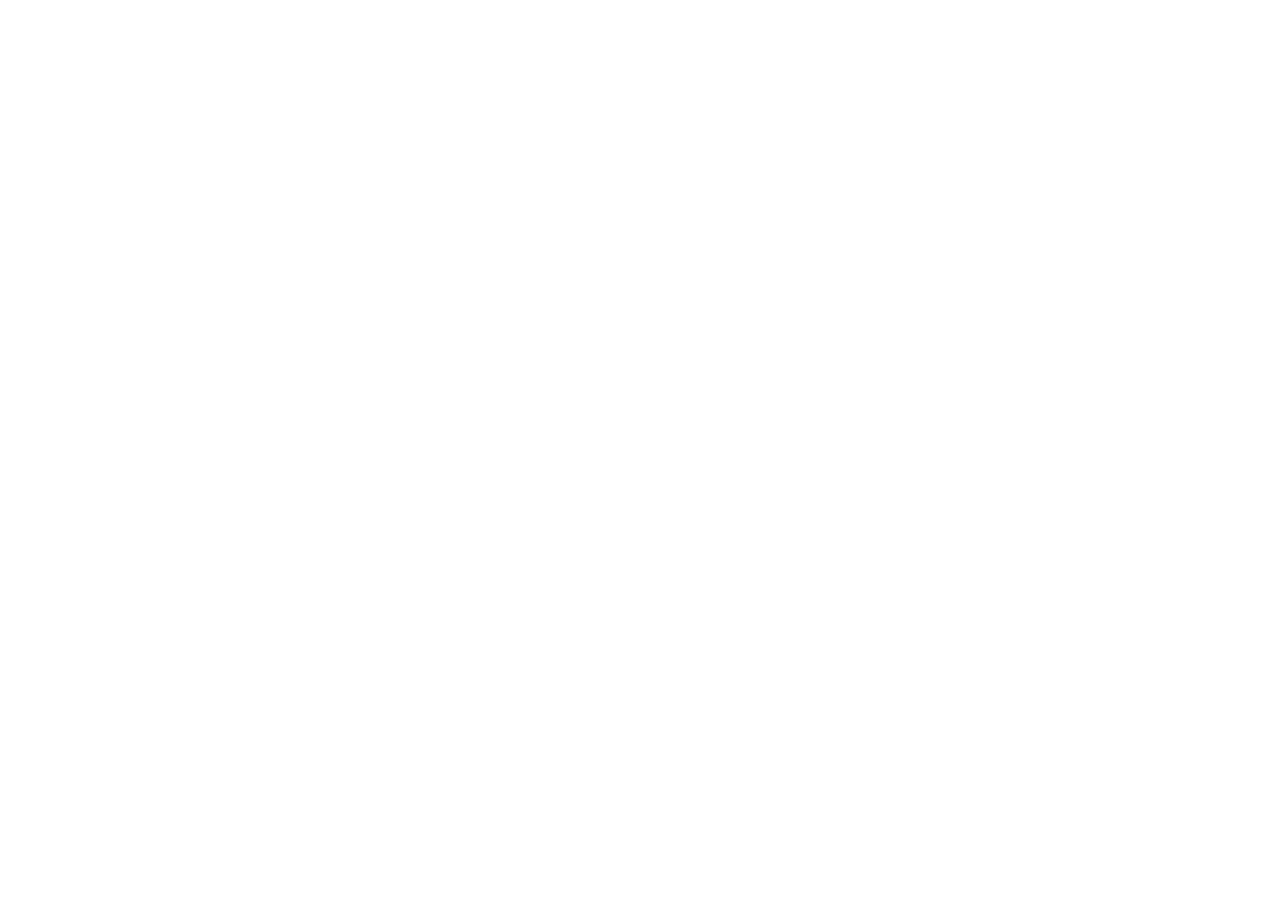
==== about.html @ 64163b22 "nav-footer.css qo'shildi" ====
<!DOCTYPE html>
<html lang="en">
  <head>
    <meta charset="UTF-8" />
    <meta http-equiv="X-UA-Compatible" content="IE=edge" />
    <meta name="viewport" content="width=device-width, initial-scale=1.0" />
    <title>about-page</title>
    <link rel="stylesheet" href="style/style.css" />
  </head>
  <body></body>
</html>
---- style/style.css ----
@import "common.css";
@import "nav-footer.css";
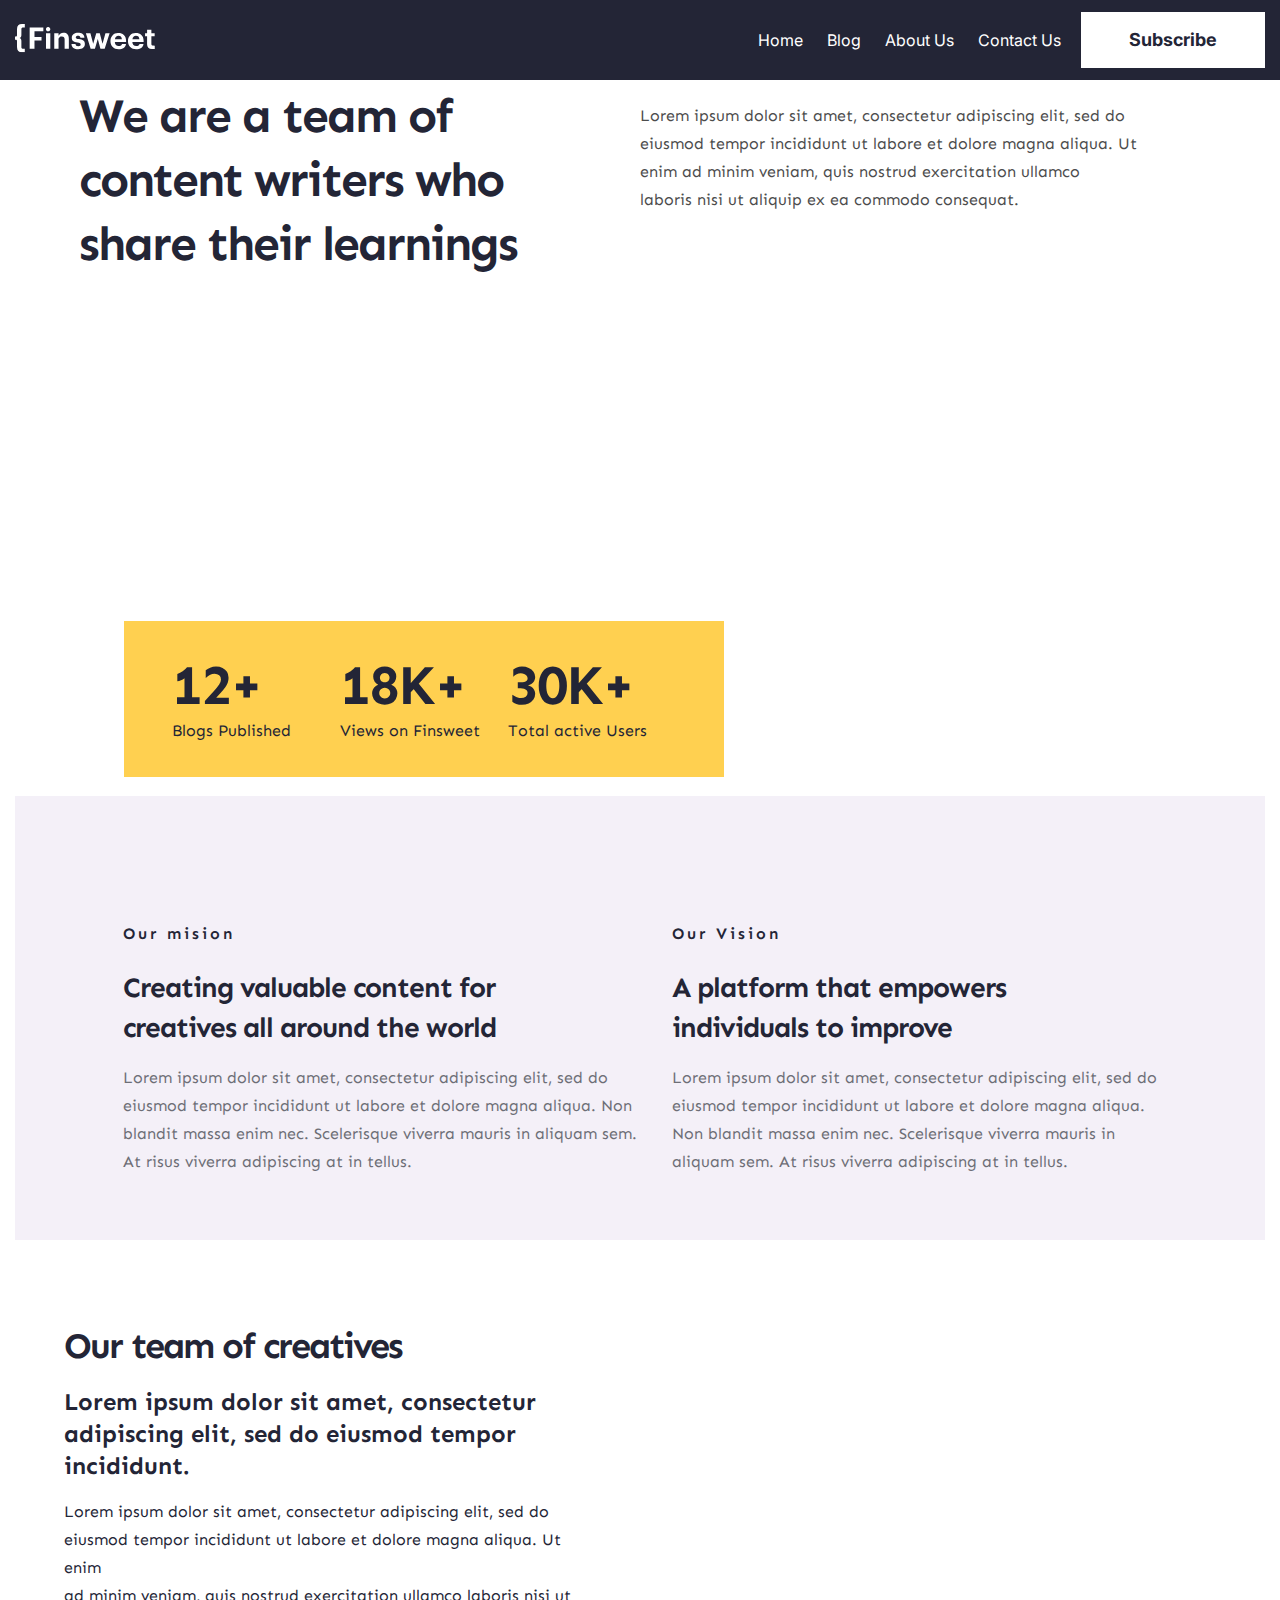
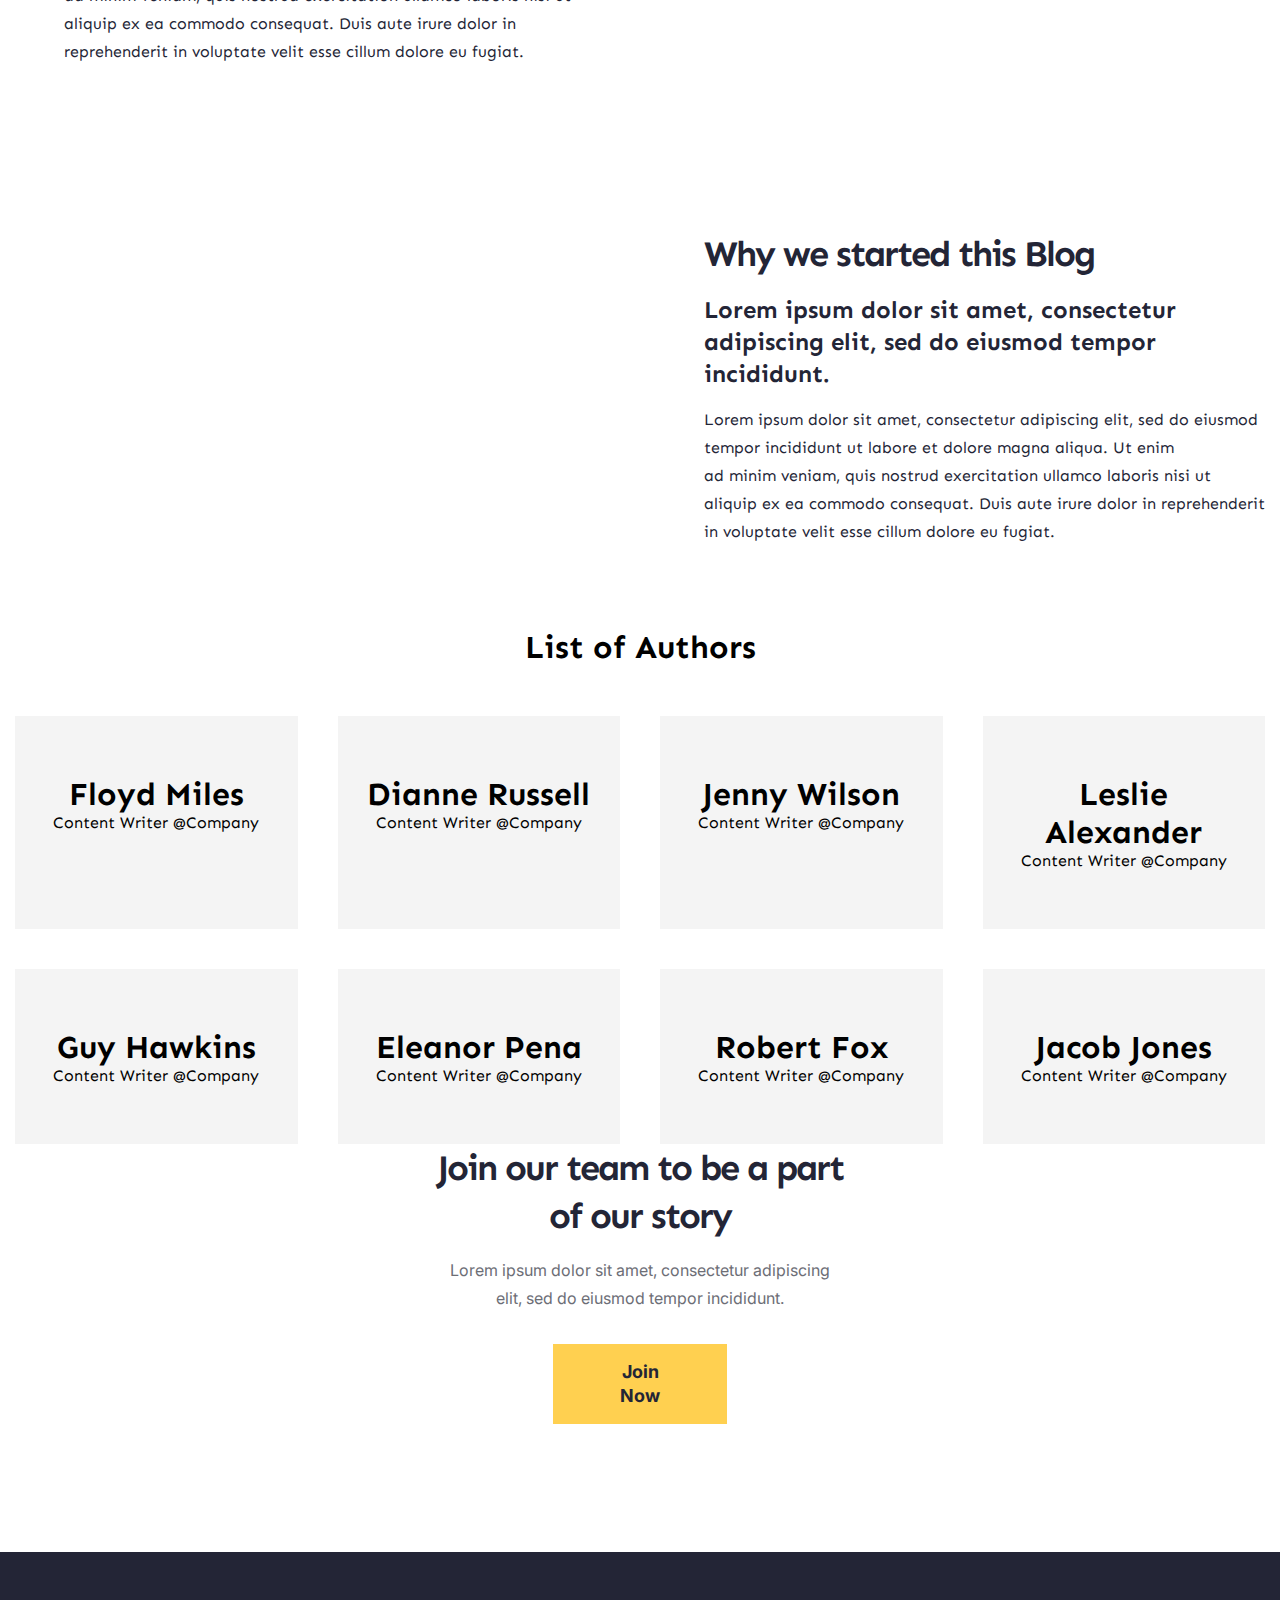
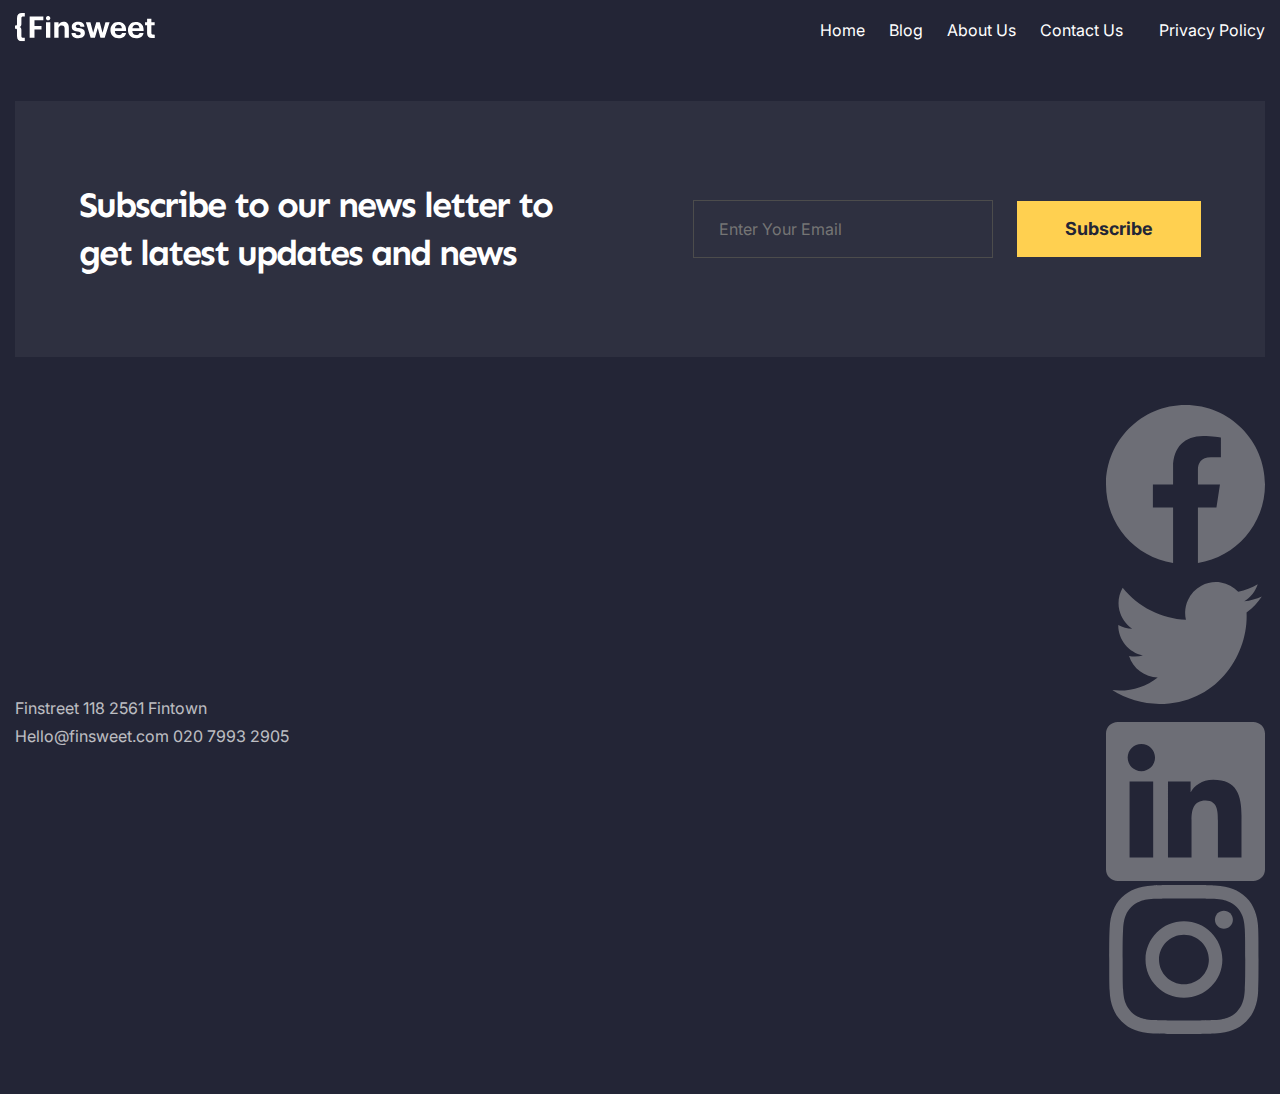
==== commit c47e2c78: "aboutus page change" ====
--- a/about.html
+++ b/about.html
@@ -4,8 +4,295 @@
     <meta charset="UTF-8" />
     <meta http-equiv="X-UA-Compatible" content="IE=edge" />
     <meta name="viewport" content="width=device-width, initial-scale=1.0" />
-    <title>about-page</title>
+    <title>Muhammadamin</title>
+    <link
+      href="https://assets.website-files.com/61819aaca0e7acc94c5a2d47/6364e7d3dc73e0c1cc6179d6_Finsweet-logo-256.webp"
+      rel="apple-touch-icon"
+    />
+    <link
+      href="https://assets.website-files.com/61819aaca0e7acc94c5a2d47/624607fc89346558929be22f_fs-favicon.png"
+      rel="shortcut icon"
+      type="image/x-icon"
+    />
     <link rel="stylesheet" href="style/style.css" />
+    <link rel="stylesheet" href="../style/aboutus.css" />
   </head>
-  <body></body>
+
+  <body>
+    <!-- <head>
+        <nav>
+
+        </nav>
+    </head> -->
+    <header>
+      <nav id="navbar">
+        <div class="container nav-container">
+          <div class="nav-logo-img">
+            <a href="#"><img src="images/nav-logo.svg" alt="" /></a>
+          </div>
+          <div class="nav-menus">
+            <ul>
+              <li><a class="nav-menus-link" href="#">Home</a></li>
+              <li><a class="nav-menus-link" href="blog.html">Blog</a></li>
+              <li><a class="nav-menus-link" href="about.html">About Us</a></li>
+              <li>
+                <a class="nav-menus-link" href="contact.html">Contact Us</a>
+              </li>
+            </ul>
+            <a class="nav-btn" href="#">Subscribe</a>
+          </div>
+          <button class="hamburger" onclick="openNavbar()">
+            <img src="images/hb-menu.svg" alt="" />
+          </button>
+        </div>
+        <div id="navbar-responsive">
+          <ul>
+            <li><a class="nav-link" href="#">Home</a></li>
+            <li><a class="nav-link" href="blog.html">Blog</a></li>
+            <li><a class="nav-link" href="about.html">About Us</a></li>
+            <li>
+              <a class="nav-link" href="contact.html">Contact Us</a>
+            </li>
+            <li><a href="#" class="nav-btn">Subscribe</a></li>
+          </ul>
+          <button id="close-navbar" onclick="closeNavbar()">
+            <img src="images/close-icon.svg" alt="" />
+          </button>
+        </div>
+      </nav>
+    </header>
+    <main>
+      <section id="beg">
+        <div id="begun" class="container">
+          <div class="begining">
+            <p>ABOUT US</p>
+            <h1>
+              We are a team of <br />
+              content writers who <br />
+              share their learnings
+            </h1>
+          </div>
+          <div class="end">
+            <p>
+              Lorem ipsum dolor sit amet, consectetur adipiscing elit, sed do
+              <br />
+              eiusmod tempor incididunt ut labore et dolore magna aliqua. Ut
+              <br />
+              enim ad minim veniam, quis nostrud exercitation ullamco <br />
+              laboris nisi ut aliquip ex ea commodo consequat.
+            </p>
+          </div>
+        </div>
+      </section>
+      <section id="numbers">
+        <div class="container">
+          <div class="num">
+            <div class="numi">
+              <div>
+                <p class="num-big">12+</p>
+                <p class="num-small">Blogs Published</p>
+              </div>
+              <div>
+                <p class="num-big">18K+</p>
+                <p class="num-small">Views on Finsweet</p>
+              </div>
+              <div>
+                <p class="num-big">30K+</p>
+                <p class="num-small">Total active Users</p>
+              </div>
+            </div>
+            <div>
+              <img src="../images/aboutus/Pattern.png" alt="" />
+            </div>
+          </div>
+        </div>
+      </section>
+      <section>
+        <div class="container mis">
+          <div id="mision">
+            <div class="mision">
+              <h4>Our mision</h4>
+              <h2>
+                Creating valuable content for <br />
+                creatives all around the world
+              </h2>
+
+              <p>
+                Lorem ipsum dolor sit amet, consectetur adipiscing elit, sed do
+                eiusmod tempor incididunt ut labore et dolore magna aliqua. Non
+                blandit massa enim nec. Scelerisque viverra mauris in aliquam
+                sem. At risus viverra adipiscing at in tellus.
+              </p>
+            </div>
+            <div class="mision">
+              <h4>Our Vision</h4>
+              <h2>
+                A platform that empowers <br />
+                individuals to improve
+              </h2>
+              <p>
+                Lorem ipsum dolor sit amet, consectetur adipiscing elit, sed do
+                eiusmod tempor incididunt ut labore et dolore magna aliqua. Non
+                blandit massa enim nec. Scelerisque viverra mauris in aliquam
+                sem. At risus viverra adipiscing at in tellus.
+              </p>
+            </div>
+          </div>
+        </div>
+      </section>
+      <section>
+        <div class="container hand">
+          <div class="right-1">
+            <h1>Our team of creatives</h1>
+            <h2>
+              Lorem ipsum dolor sit amet, consectetur <br />
+              adipiscing elit, sed do eiusmod tempor incididunt.
+            </h2>
+            <p>
+              Lorem ipsum dolor sit amet, consectetur adipiscing elit, sed do
+              eiusmod tempor incididunt ut labore et dolore magna aliqua. Ut
+              enim <br />
+              ad minim veniam, quis nostrud exercitation ullamco laboris nisi ut
+              <br />
+              aliquip ex ea commodo consequat. Duis aute irure dolor in
+              reprehenderit in voluptate velit esse cillum dolore eu fugiat.
+            </p>
+          </div>
+          <div class="left-1">
+            <img src="../images/aboutus/hands.svg" alt="" />
+          </div>
+        </div>
+      </section>
+      <section>
+        <div class="container hand-1">
+          <div class="left-1">
+            <img src="../images/aboutus/why.svg" alt="" />
+          </div>
+          <div class="right-1">
+            <h1>Why we started this Blog</h1>
+            <h2>
+              Lorem ipsum dolor sit amet, consectetur <br />
+              adipiscing elit, sed do eiusmod tempor incididunt.
+            </h2>
+            <p>
+              Lorem ipsum dolor sit amet, consectetur adipiscing elit, sed do
+              eiusmod tempor incididunt ut labore et dolore magna aliqua. Ut
+              enim <br />
+              ad minim veniam, quis nostrud exercitation ullamco laboris nisi ut
+              <br />
+              aliquip ex ea commodo consequat. Duis aute irure dolor in
+              reprehenderit in voluptate velit esse cillum dolore eu fugiat.
+            </p>
+          </div>
+        </div>
+      </section>
+      <section>
+        <h1 class="h1">List of Authors</h1>
+        <div class="grid container">
+          <div class="bcg">
+            <img src="../images/aboutus/ard/card-1.svg" alt="" />
+            <h1>Floyd Miles</h1>
+            <p>Content Writer @Company</p>
+            <img src="../images/aboutus/Social wrapper.svg" alt="" />
+          </div>
+          <div class="bcg">
+            <img src="../images/aboutus/ard/card-2.svg" alt="" />
+            <h1>Dianne Russell</h1>
+            <p>Content Writer @Company</p>
+            <img src="../images/aboutus/Social wrapper.svg" alt="" />
+          </div>
+          <div class="bcg">
+            <img src="../images/aboutus/ard/card-3.svg" alt="" />
+            <h1>Jenny Wilson</h1>
+            <p>Content Writer @Company</p>
+            <img src="../images/aboutus/Social wrapper.svg" alt="" />
+          </div>
+          <div class="bcg">
+            <img src="../images/aboutus/ard/card-4.svg" alt="" />
+            <h1>Leslie Alexander</h1>
+            <p>Content Writer @Company</p>
+            <img src="../images/aboutus/Social wrapper.svg" alt="" />
+          </div>
+          <div class="bcg">
+            <img src="../images/aboutus/ard/card-5.svg" alt="" />
+            <h1>Guy Hawkins</h1>
+            <p>Content Writer @Company</p>
+            <img src="../images/aboutus/Social wrapper.svg" alt="" />
+          </div>
+          <div class="bcg">
+            <img src="../images/aboutus/ard/card-6.svg" alt="" />
+            <h1>Eleanor Pena</h1>
+            <p>Content Writer @Company</p>
+            <img src="../images/aboutus/Social wrapper.svg" alt="" />
+          </div>
+          <div class="bcg">
+            <img src="../images/aboutus/ard/card-7.svg" alt="" />
+            <h1>Robert Fox</h1>
+            <p>Content Writer @Company</p>
+            <img src="../images/aboutus/Social wrapper.svg" alt="" />
+          </div>
+          <div class="bcg">
+            <img src="../images/aboutus/ard/card-8.svg" alt="" />
+            <h1>Jacob Jones</h1>
+            <p>Content Writer @Company</p>
+            <img src="../images/aboutus/Social wrapper.svg" alt="" />
+          </div>
+        </div>
+      </section>
+      <section id="join">
+        <div class="container join-container">
+          <h2>Join our team to be a part of our story</h2>
+          <p>
+            Lorem ipsum dolor sit amet, consectetur adipiscing elit, sed do
+            eiusmod tempor incididunt.
+          </p>
+          <a class="btns" href="">Join Now</a>
+        </div>
+      </section>
+    </main>
+    <footer>
+      <div class="container footer-container">
+        <div class="footer-navigation">
+          <div class="footer-logo-img">
+            <a href="#"><img src="images/nav-logo.svg" alt="" /></a>
+          </div>
+          <div class="footer-menus">
+            <ul>
+              <li><a class="nav-menus-link" href="index.html">Home</a></li>
+              <li><a class="nav-menus-link" href="blog.html">Blog</a></li>
+              <li><a class="nav-menus-link" href="about.html">About Us</a></li>
+              <li>
+                <a class="nav-menus-link" href="contact.html">Contact Us</a>
+              </li>
+              <li><a class="footer-menus-link" href="#">Privacy Policy</a></li>
+            </ul>
+          </div>
+        </div>
+        <div class="footer-subscribe">
+          <div class="subscribe-heading">
+            <h2>Subscribe to our news letter to get latest updates and news</h2>
+          </div>
+          <div class="subscribe-input">
+            <form>
+              <input placeholder="Enter Your Email  " type="text" />
+            </form>
+            <a class="btns" href="#">Subscribe</a>
+          </div>
+        </div>
+        <div class="footer-content">
+          <div class="footer-text">
+            <p>Finstreet 118 2561 Fintown</p>
+            <p>Hello@finsweet.com 020 7993 2905</p>
+          </div>
+          <div class="footer-icons">
+            <img src="images/icons/facebook-icon.svg" alt="" />
+            <img src="images/icons/twitter-icon.svg" alt="" />
+            <img src="images/icons/linkedin-icon.svg" alt="" />
+            <img src="images/icons/instagram-icon.svg" alt="" />
+          </div>
+        </div>
+      </div>
+    </footer>
+    <script src="js/main.js"></script>
+  </body>
 </html>
--- a/style/aboutus.css
+++ b/style/aboutus.css
@@ -0,0 +1,319 @@
+@import url("https://fonts.googleapis.com/css2?family=Sen&display=swap");
+
+/* umumiy codlar */
+
+* {
+  margin: 0;
+  padding: 0;
+  box-sizing: border-box;
+  font-family: "Sen", sans-serif;
+}
+
+.container {
+  max-width: 1280px;
+  margin: 0 auto;
+}
+
+img {
+  width: 100%;
+}
+
+/* begun sec-1  */
+
+.begining p {
+  font-weight: 500;
+  font-size: 16px;
+  line-height: 20px;
+  letter-spacing: 3px;
+  color: #232536;
+}
+
+.begining h1 {
+  font-weight: 700;
+  font-size: 48px;
+  line-height: 64px;
+  letter-spacing: -2px;
+  color: #232536;
+}
+
+.begining {
+  padding: 64px;
+}
+
+#begun {
+  display: grid;
+  grid-template-columns: repeat(2, 1fr);
+}
+
+.end p {
+  font-weight: 400;
+  font-size: 16px;
+  line-height: 28px;
+  color: #4c4c4c;
+  padding: 102px 0 142px;
+}
+
+/* numbers sec-2 */
+
+.num {
+  background-image: url(../images/aboutus/photo-of-woman-wearing-eyeglasses-3184405.png);
+  background-repeat: no-repeat;
+}
+
+.numi {
+  display: grid;
+  grid-template-columns: repeat(3, 1fr);
+  padding: 32px 48px;
+  background: #ffd050;
+  width: 600px;
+  justify-content: space-between;
+}
+
+.num-big {
+  font-weight: 700;
+  font-size: 56px;
+  line-height: 64px;
+  display: flex;
+  align-items: center;
+  letter-spacing: -2px;
+  color: #232536;
+}
+
+.num-small {
+  font-weight: 400;
+  font-size: 16px;
+  line-height: 28px;
+  color: #232536;
+}
+
+.num {
+  padding: 265px 300px 0 109px;
+}
+
+#mision {
+  width: 100%;
+  background: #f4f0f8;
+  display: grid;
+  grid-template-columns: repeat(2, 1fr);
+}
+
+.mision h4 {
+  font-weight: 600;
+  font-size: 16px;
+  line-height: 20px;
+  letter-spacing: 3px;
+  color: #232536;
+}
+
+.mision h2 {
+  padding: 24px 0px 16px;
+  font-weight: 700;
+  font-size: 28px;
+  line-height: 40px;
+  letter-spacing: -1px;
+  color: #232536;
+}
+
+.mision p {
+  font-weight: 400;
+  font-size: 16px;
+  line-height: 28px;
+  color: #6d6e76;
+}
+
+#mision div:last-child {
+  padding-left: 32px;
+}
+
+#mision {
+  padding: 128px 108px 64px;
+}
+
+.hand {
+  display: grid;
+  grid-template-columns: repeat(2, 1fr);
+  padding: 82px 137px 82px 0px;
+  justify-content: space-between;
+}
+
+.hand-1 {
+  display: grid;
+  grid-template-columns: repeat(2, 1fr);
+  padding: 82px 0px 82px 0px;
+  justify-content: space-between;
+}
+
+.right-1 h1 {
+  font-weight: 700;
+  font-size: 36px;
+  line-height: 48px;
+  letter-spacing: -2px;
+  color: #232536;
+}
+
+.right-1 h2 {
+  padding: 16px 0px;
+  font-weight: 700;
+  font-size: 24px;
+  line-height: 32px;
+  color: #232536;
+}
+
+.right-1 p {
+  font-weight: 400;
+  font-size: 16px;
+  line-height: 28px;
+  color: #232536;
+}
+
+.right-1 {
+  margin-left: 64px;
+}
+
+.grid {
+  display: grid;
+  grid-template-columns: repeat(4, 1fr);
+  grid-gap: 40px;
+  text-align: center;
+}
+
+.bcg {
+  background: #f4f4f4;
+  padding: 40px 28px;
+}
+
+.bcg:hover {
+  background: #fbf6ea;
+}
+
+/* .bcg {
+    background: #F4F4F4;
+    margin-right: 32px;
+    padding: 40px 28px;
+} */
+
+/* .bcg-1 {
+    background: #F4F4F4;
+    margin-top: 32px;
+    margin-right: 32px;
+    padding: 40px 28px;
+}
+
+.bcg-2 {
+    background: #F4F4F4;
+    padding: 40px 28px;
+}
+
+.bcg-3 {
+    background: #F4F4F4;
+    margin-top: 32px;
+    padding: 40px 28px;
+}
+
+.bcg-3,
+.bcg-2,
+.bcg-1,
+.bcg>* {
+
+    text-align: center;
+} */
+
+.h1 {
+  text-align: center;
+  margin-bottom: 50px;
+}
+
+/* JOIN */
+
+#join {
+  padding-bottom: 128px;
+}
+
+.join-container {
+  display: flex;
+  flex-direction: column;
+  align-items: center;
+  text-align: center;
+}
+
+.join-container h2 {
+  max-width: 414px;
+  font-family: "Sen";
+  font-style: normal;
+  font-weight: 700;
+  font-size: 36px;
+  line-height: 48px;
+  letter-spacing: -2px;
+  color: #232536;
+}
+
+.join-container p {
+  margin: 16px 0 32px;
+  max-width: 405px;
+  font-family: "Inter";
+  font-style: normal;
+  font-weight: 400;
+  font-size: 16px;
+  line-height: 28px;
+  color: #6d6e76;
+}
+
+.join-container a {
+  max-width: 174px;
+}
+
+@media (max-width: 950px) {
+  #begun {
+    display: grid;
+    grid-template-columns: repeat(1, 1fr);
+  }
+
+  #begun > * {
+    text-align: center;
+  }
+
+  .hand {
+    grid-template-columns: repeat(1, 1fr);
+  }
+
+  .hand-1 {
+    grid-template-columns: repeat(1, 1fr);
+  }
+
+  .grid {
+    display: grid;
+    grid-template-columns: repeat(2, 1fr);
+  }
+  .numi {
+    width: 100%;
+  }
+  .num-big {
+    width: 100%;
+  }
+  .num-small {
+    width: 100%;
+  }
+}
+
+@media (max-width: 850px) {
+  .numi {
+    grid-template-columns: repeat(1, 1fr);
+    height: 100%;
+    margin-top: -250px;
+    margin-left: -10px;
+    padding: 140px;
+  }
+  .numi {
+    width: 100%;
+  }
+  .num-big {
+    width: 100%;
+  }
+  .num-small {
+    width: 100%;
+  }
+  #mision {
+    grid-template-columns: auto;
+    text-align: center;
+  }
+}
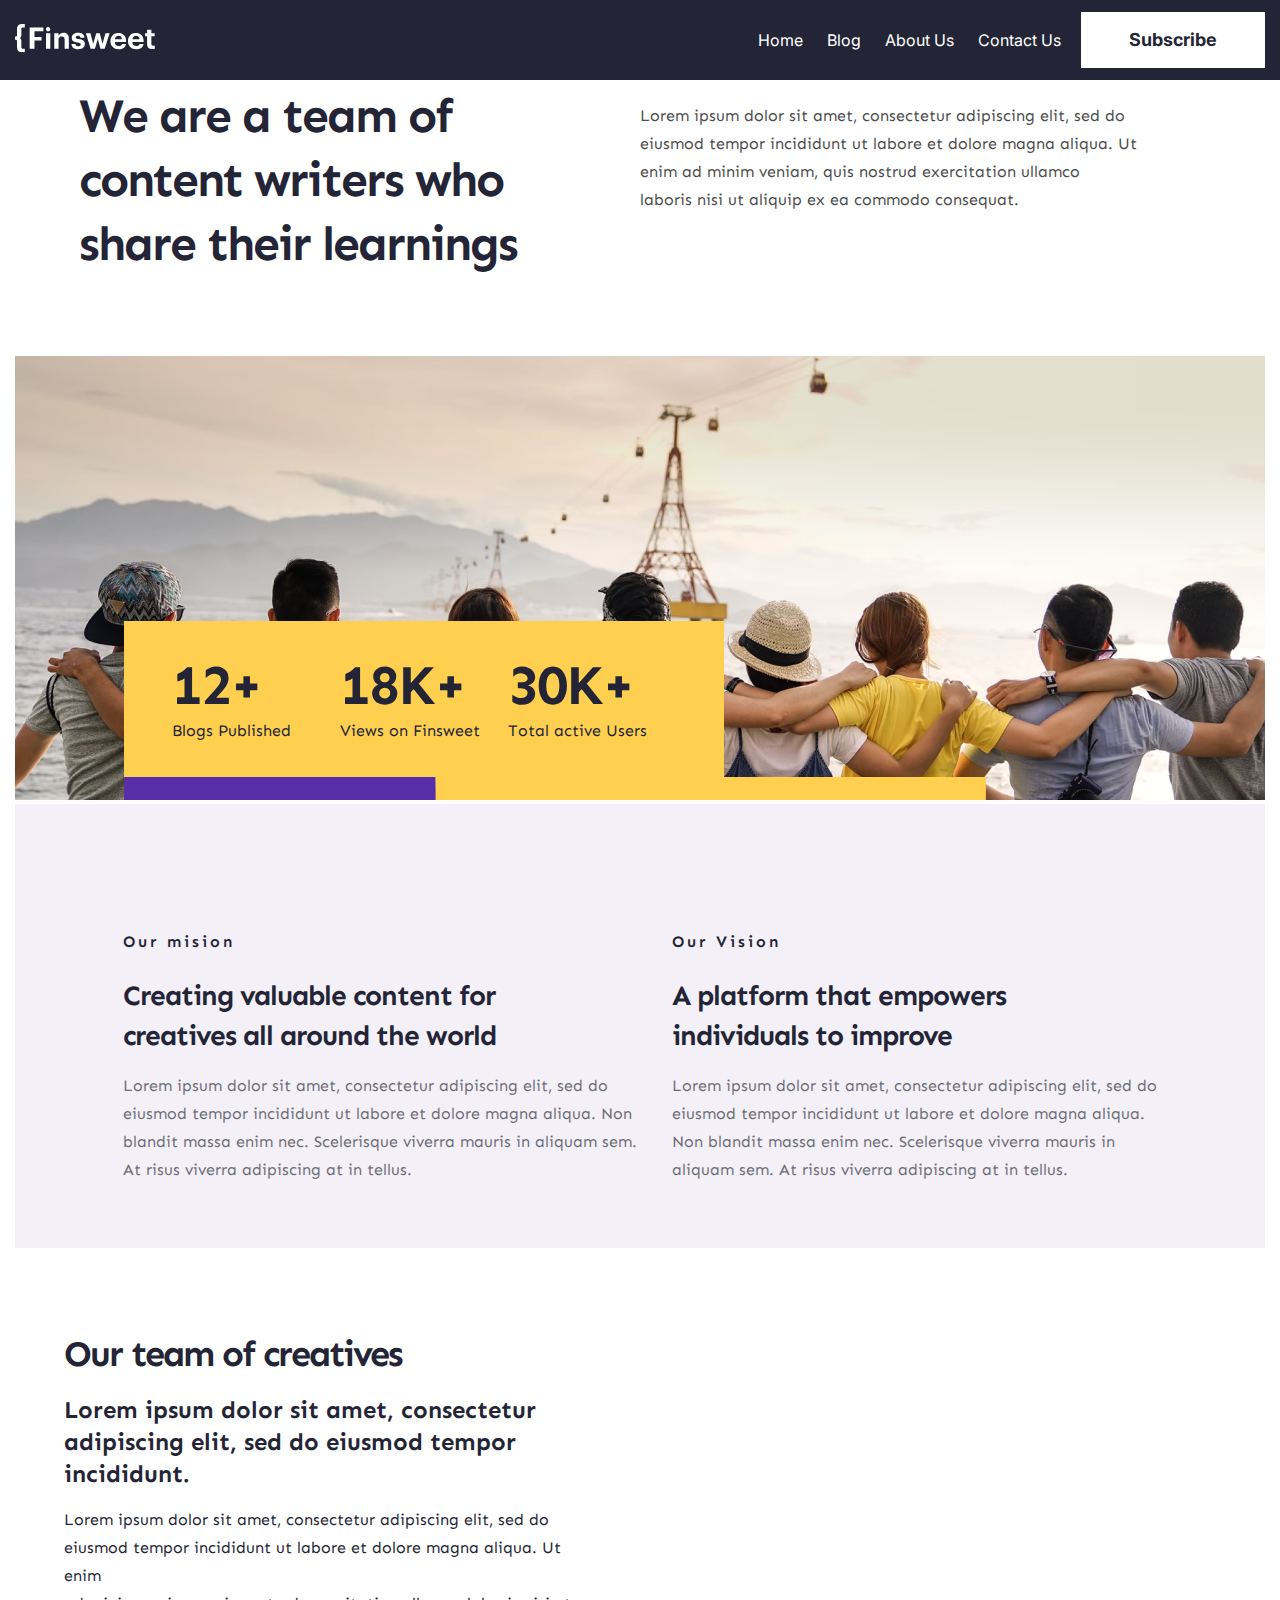
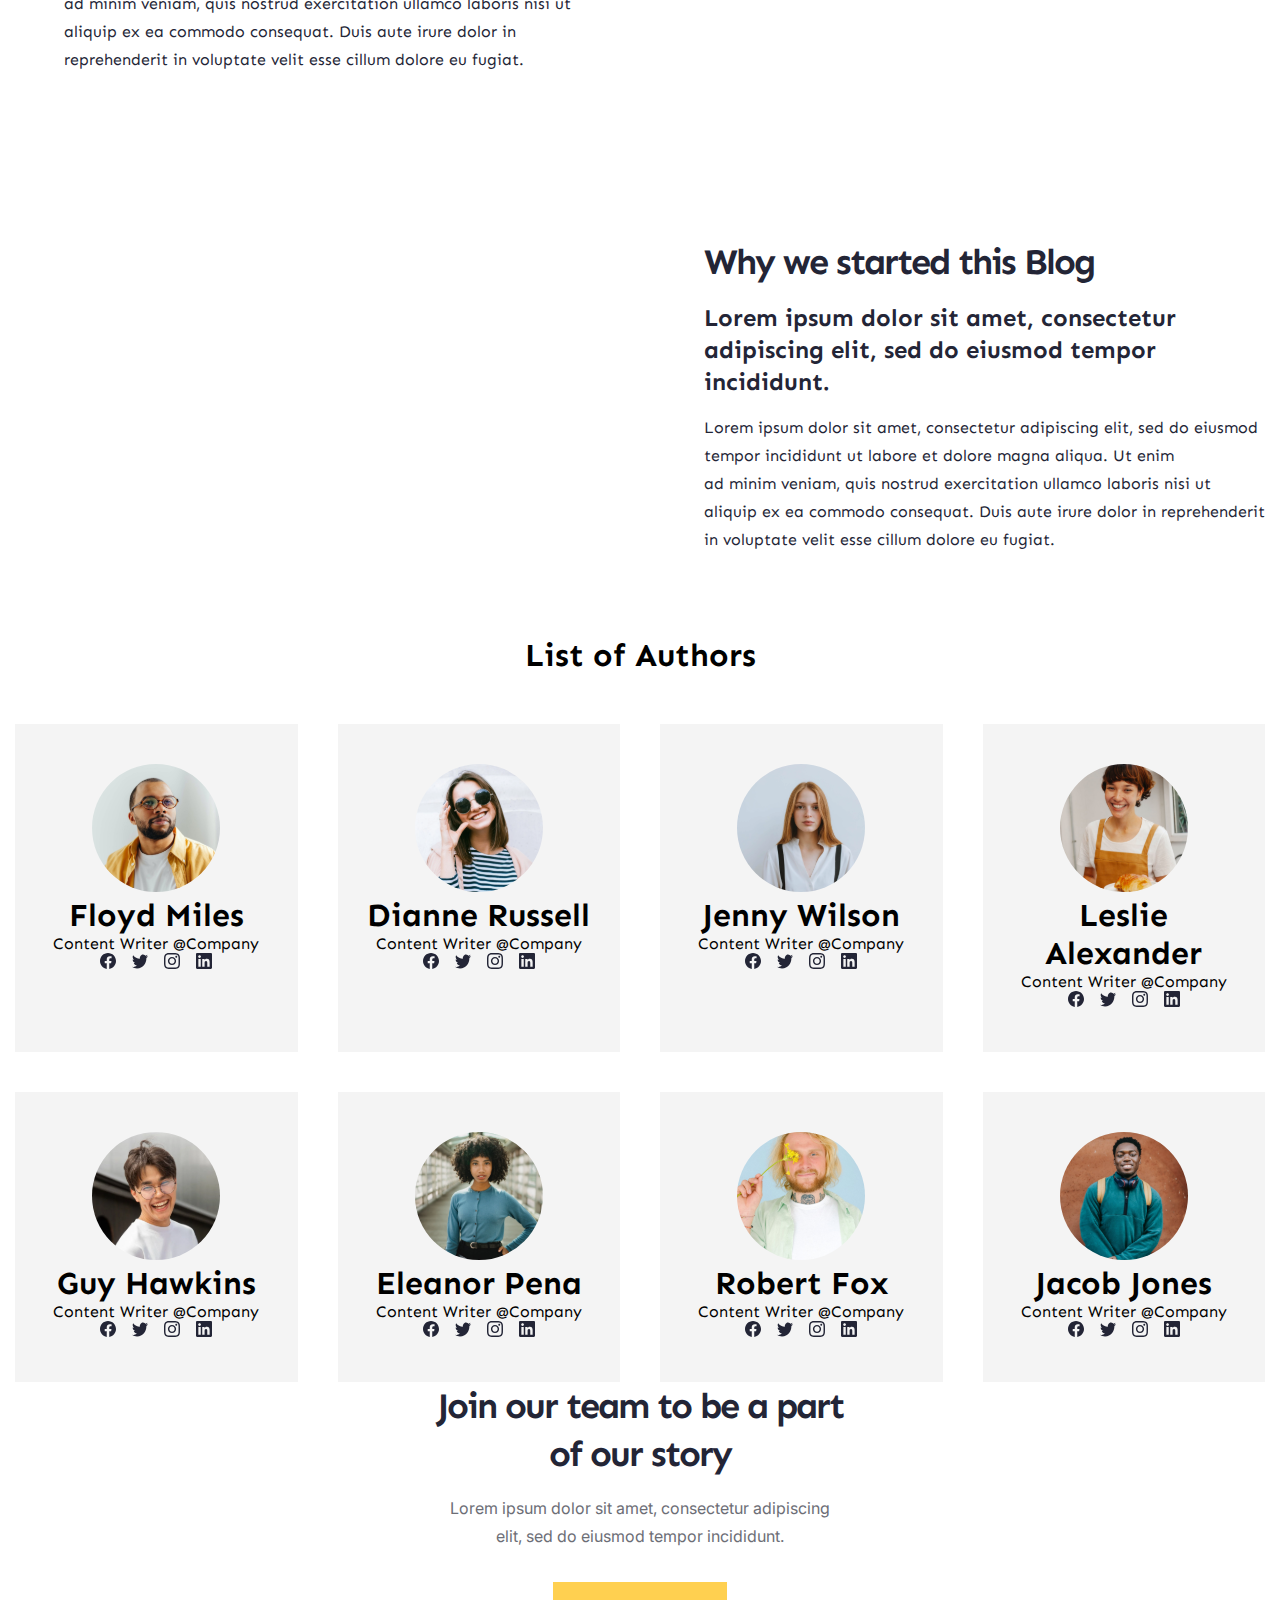
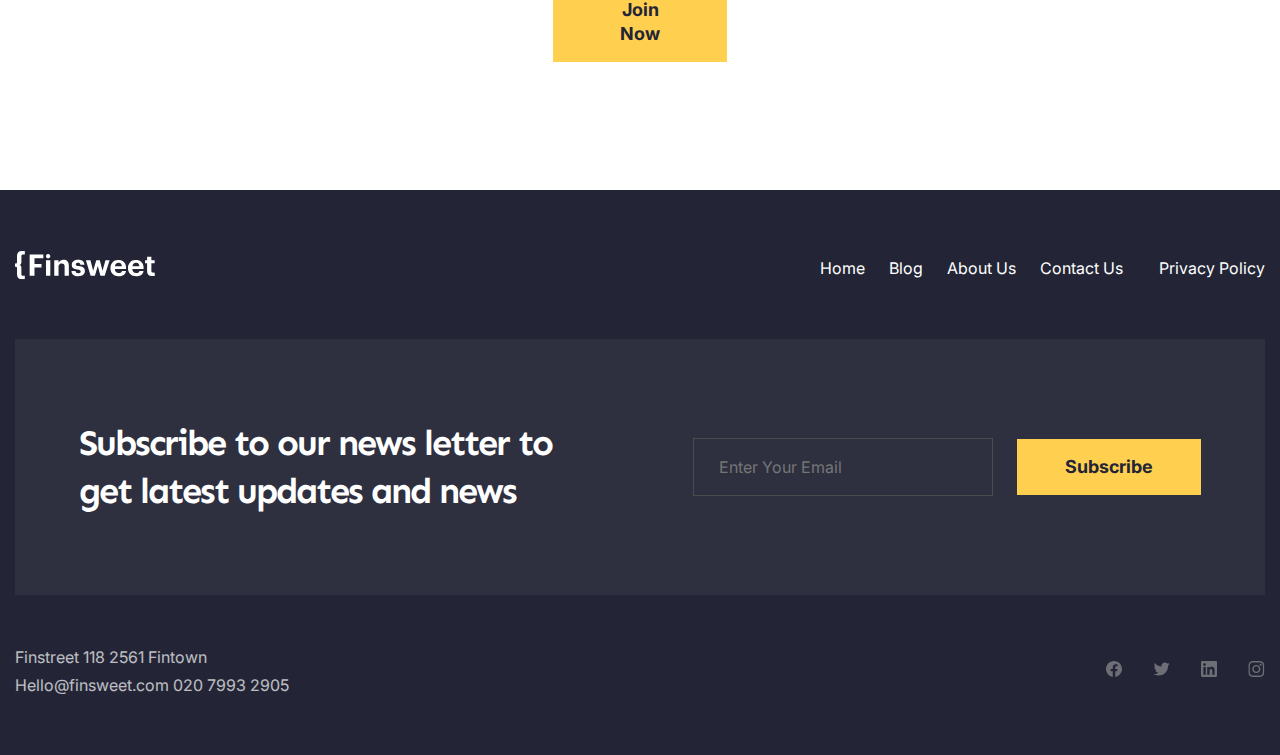
==== commit d848460b: "fdfs" ====
--- a/about.html
+++ b/about.html
@@ -17,13 +17,7 @@
     <link rel="stylesheet" href="style/style.css" />
     <link rel="stylesheet" href="../style/aboutus.css" />
   </head>
-
   <body>
-    <!-- <head>
-        <nav>
-
-        </nav>
-    </head> -->
     <header>
       <nav id="navbar">
         <div class="container nav-container">
--- a/style/aboutus.css
+++ b/style/aboutus.css
@@ -14,7 +14,7 @@
   margin: 0 auto;
 }
 
-img {
+.gtrid img {
   width: 100%;
 }
 
